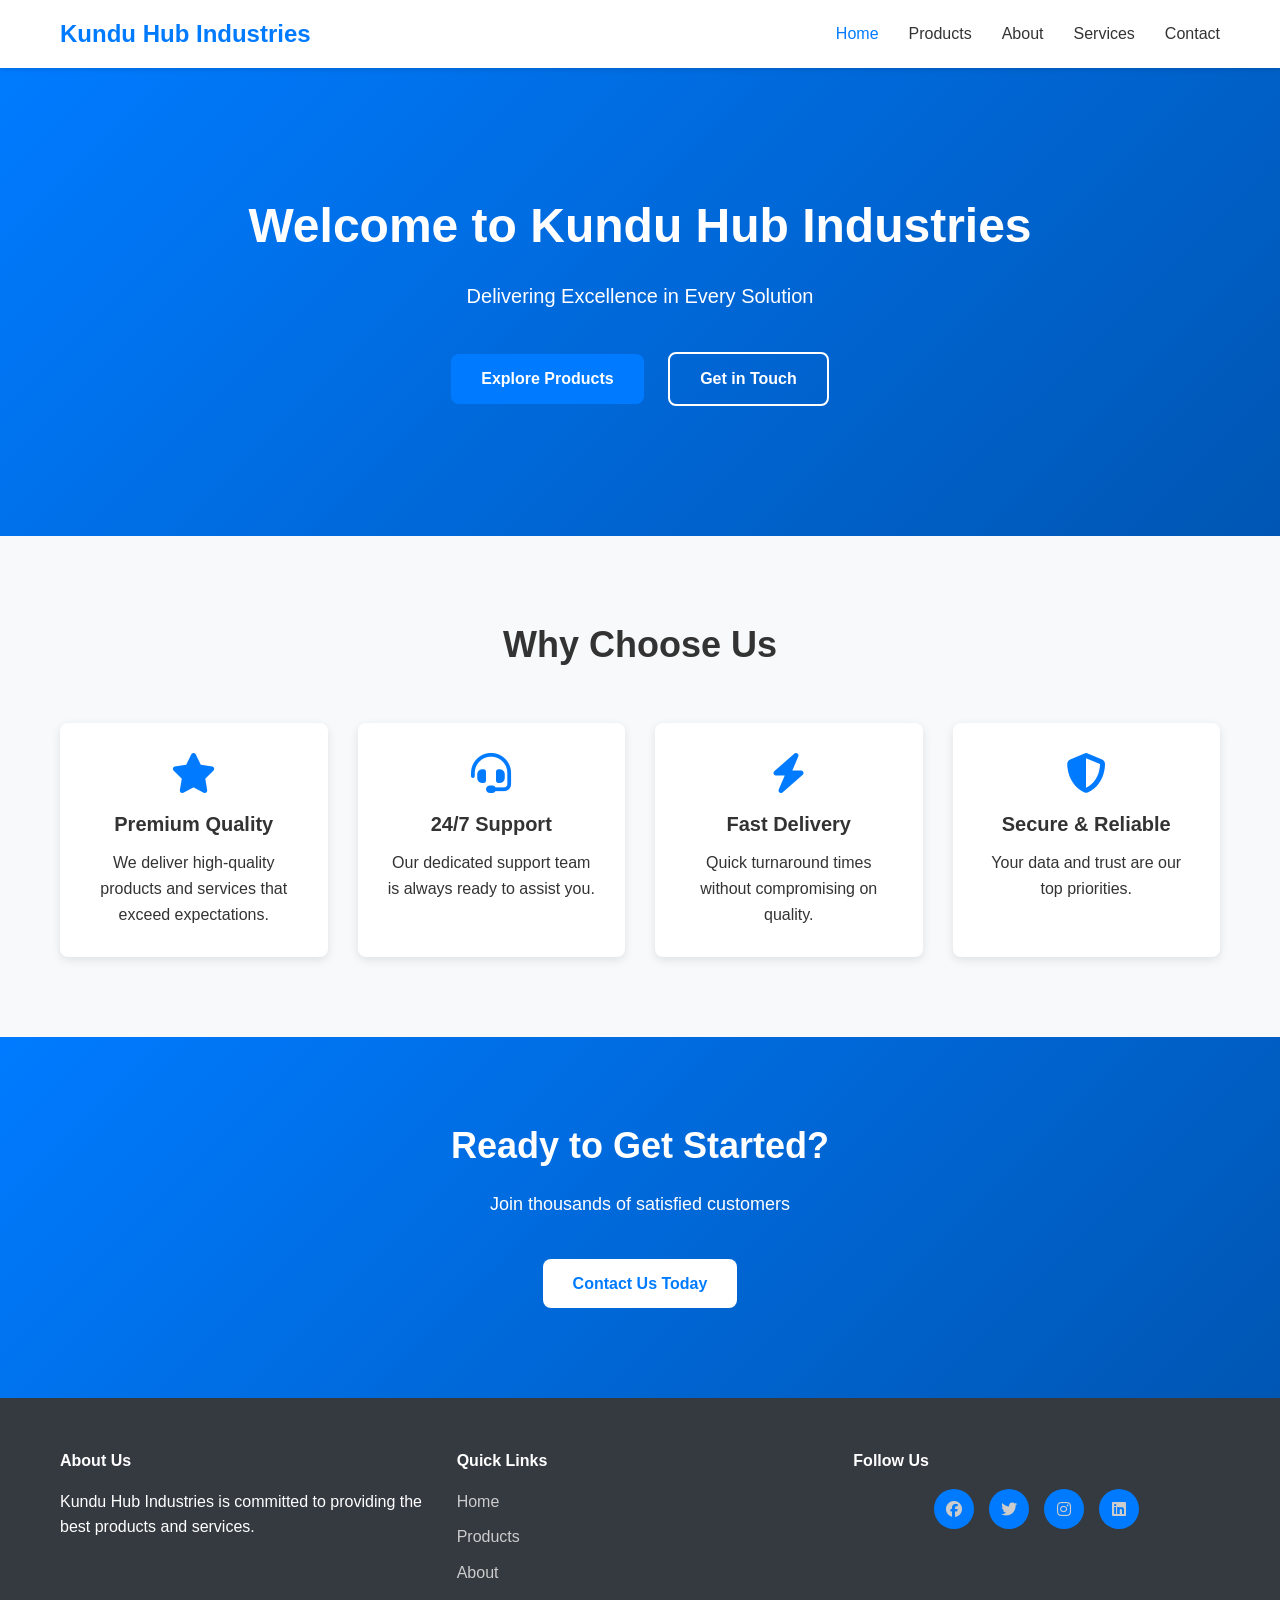
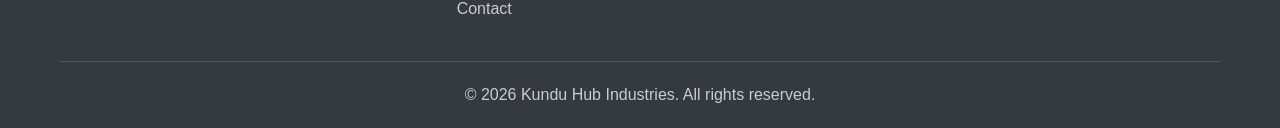
==== index.html @ c9569838 "Initial commit: Add complete business website with all pages, styling, and interactivity" ====
<!DOCTYPE html>
<html lang="en">
<head>
    <meta charset="UTF-8">
    <meta name="viewport" content="width=device-width, initial-scale=1.0">
    <title>Kundu Hub Industries - Professional Business Solutions</title>
    <link rel="stylesheet" href="css/styles.css">
    <link rel="stylesheet" href="https://cdnjs.cloudflare.com/ajax/libs/font-awesome/6.4.0/css/all.min.css">
</head>
<body>
    <!-- Navigation -->
    <nav class="navbar">
        <div class="container">
            <div class="nav-wrapper">
                <div class="logo">Kundu Hub Industries</div>
                <ul class="nav-menu">
                    <li><a href="index.html" class="active">Home</a></li>
                    <li><a href="products.html">Products</a></li>
                    <li><a href="about.html">About</a></li>
                    <li><a href="services.html">Services</a></li>
                    <li><a href="contact.html">Contact</a></li>
                </ul>
                <div class="hamburger">
                    <span></span>
                    <span></span>
                    <span></span>
                </div>
            </div>
        </div>
    </nav>

    <!-- Hero Section -->
    <section class="hero">
        <div class="hero-content">
            <h1>Welcome to Kundu Hub Industries</h1>
            <p>Delivering Excellence in Every Solution</p>
            <a href="products.html" class="btn btn-primary">Explore Products</a>
            <a href="contact.html" class="btn btn-secondary">Get in Touch</a>
        </div>
    </section>

    <!-- Features Section -->
    <section class="features">
        <div class="container">
            <h2>Why Choose Us</h2>
            <div class="features-grid">
                <div class="feature-card">
                    <i class="fas fa-star"></i>
                    <h3>Premium Quality</h3>
                    <p>We deliver high-quality products and services that exceed expectations.</p>
                </div>
                <div class="feature-card">
                    <i class="fas fa-headset"></i>
                    <h3>24/7 Support</h3>
                    <p>Our dedicated support team is always ready to assist you.</p>
                </div>
                <div class="feature-card">
                    <i class="fas fa-bolt"></i>
                    <h3>Fast Delivery</h3>
                    <p>Quick turnaround times without compromising on quality.</p>
                </div>
                <div class="feature-card">
                    <i class="fas fa-shield-alt"></i>
                    <h3>Secure & Reliable</h3>
                    <p>Your data and trust are our top priorities.</p>
                </div>
            </div>
        </div>
    </section>

    <!-- CTA Section -->
    <section class="cta">
        <div class="container">
            <h2>Ready to Get Started?</h2>
            <p>Join thousands of satisfied customers</p>
            <a href="contact.html" class="btn btn-light">Contact Us Today</a>
        </div>
    </section>

    <!-- Footer -->
    <footer class="footer">
        <div class="container">
            <div class="footer-content">
                <div class="footer-section">
                    <h4>About Us</h4>
                    <p>Kundu Hub Industries is committed to providing the best products and services.</p>
                </div>
                <div class="footer-section">
                    <h4>Quick Links</h4>
                    <ul>
                        <li><a href="index.html">Home</a></li>
                        <li><a href="products.html">Products</a></li>
                        <li><a href="about.html">About</a></li>
                        <li><a href="contact.html">Contact</a></li>
                    </ul>
                </div>
                <div class="footer-section">
                    <h4>Follow Us</h4>
                    <div class="social-links">
                        <a href="#"><i class="fab fa-facebook"></i></a>
                        <a href="#"><i class="fab fa-twitter"></i></a>
                        <a href="#"><i class="fab fa-instagram"></i></a>
                        <a href="#"><i class="fab fa-linkedin"></i></a>
                    </div>
                </div>
            </div>
            <div class="footer-bottom">
                <p>&copy; 2026 Kundu Hub Industries. All rights reserved.</p>
            </div>
        </div>
    </footer>

    <script src="js/script.js"></script>
</body>
</html>
---- css/styles.css ----
:root {
    --primary-color: #007bff;
    --secondary-color: #6c757d;
    --success-color: #28a745;
    --danger-color: #dc3545;
    --warning-color: #ffc107;
    --light-color: #f8f9fa;
    --dark-color: #343a40;
    --white-color: #ffffff;
    --text-color: #333333;
    --border-radius: 8px;
    --transition: all 0.3s ease;
}

* {
    margin: 0;
    padding: 0;
    box-sizing: border-box;
}

body {
    font-family: 'Segoe UI', Tahoma, Geneva, Verdana, sans-serif;
    line-height: 1.6;
    color: var(--text-color);
    background-color: var(--white-color);
}

.container {
    max-width: 1200px;
    margin: 0 auto;
    padding: 0 20px;
}

/* Navigation */
.navbar {
    background-color: var(--white-color);
    box-shadow: 0 2px 5px rgba(0, 0, 0, 0.1);
    position: sticky;
    top: 0;
    z-index: 1000;
}

.nav-wrapper {
    display: flex;
    justify-content: space-between;
    align-items: center;
    padding: 15px 0;
}

.logo {
    font-size: 24px;
    font-weight: bold;
    color: var(--primary-color);
}

.nav-menu {
    display: flex;
    list-style: none;
    gap: 30px;
}

.nav-menu a {
    text-decoration: none;
    color: var(--text-color);
    font-weight: 500;
    transition: var(--transition);
}

.nav-menu a:hover,
.nav-menu a.active {
    color: var(--primary-color);
}

.hamburger {
    display: none;
    flex-direction: column;
    cursor: pointer;
}

.hamburger span {
    width: 25px;
    height: 3px;
    background-color: var(--text-color);
    margin: 5px 0;
    transition: var(--transition);
}

/* Hero Section */
.hero {
    background: linear-gradient(135deg, var(--primary-color) 0%, #0056b3 100%);
    color: var(--white-color);
    padding: 120px 20px;
    text-align: center;
}

.hero-content h1 {
    font-size: 48px;
    margin-bottom: 15px;
    animation: slideInDown 0.8s ease;
}

.hero-content p {
    font-size: 20px;
    margin-bottom: 30px;
    animation: slideInUp 0.8s ease;
}

/* Buttons */
.btn {
    display: inline-block;
    padding: 12px 30px;
    border: none;
    border-radius: var(--border-radius);
    font-size: 16px;
    font-weight: 600;
    cursor: pointer;
    transition: var(--transition);
    text-decoration: none;
    margin: 10px;
}

.btn-primary {
    background-color: var(--primary-color);
    color: var(--white-color);
}

.btn-primary:hover {
    background-color: #0056b3;
    transform: translateY(-2px);
    box-shadow: 0 5px 15px rgba(0, 0, 0, 0.2);
}

.btn-secondary {
    background-color: transparent;
    color: var(--white-color);
    border: 2px solid var(--white-color);
}

.btn-secondary:hover {
    background-color: var(--white-color);
    color: var(--primary-color);
}

.btn-light {
    background-color: var(--white-color);
    color: var(--primary-color);
}

.btn-light:hover {
    background-color: var(--light-color);
}

.btn-outline {
    background-color: transparent;
    color: var(--primary-color);
    border: 2px solid var(--primary-color);
}

.btn-outline:hover {
    background-color: var(--primary-color);
    color: var(--white-color);
}

.btn-small {
    padding: 8px 20px;
    font-size: 14px;
}

/* Features Section */
.features {
    padding: 80px 0;
    background-color: var(--light-color);
}

.features h2 {
    text-align: center;
    font-size: 36px;
    margin-bottom: 50px;
}

.features-grid {
    display: grid;
    grid-template-columns: repeat(auto-fit, minmax(250px, 1fr));
    gap: 30px;
}

.feature-card {
    background-color: var(--white-color);
    padding: 30px;
    border-radius: var(--border-radius);
    text-align: center;
    box-shadow: 0 3px 10px rgba(0, 0, 0, 0.1);
    transition: var(--transition);
}

.feature-card:hover {
    transform: translateY(-10px);
    box-shadow: 0 8px 20px rgba(0, 0, 0, 0.15);
}

.feature-card i {
    font-size: 40px;
    color: var(--primary-color);
    margin-bottom: 15px;
}

.feature-card h3 {
    font-size: 20px;
    margin-bottom: 10px;
}

/* CTA Section */
.cta {
    background: linear-gradient(135deg, var(--primary-color) 0%, #0056b3 100%);
    color: var(--white-color);
    padding: 80px 20px;
    text-align: center;
}

.cta h2 {
    font-size: 36px;
    margin-bottom: 15px;
}

.cta p {
    font-size: 18px;
    margin-bottom: 30px;
}

/* Page Header */
.page-header {
    background: linear-gradient(135deg, var(--primary-color) 0%, #0056b3 100%);
    color: var(--white-color);
    padding: 60px 20px;
    text-align: center;
}

.page-header h1 {
    font-size: 42px;
    margin-bottom: 10px;
}

/* Products Section */
.products-filter {
    padding: 40px 0;
    text-align: center;
    background-color: var(--light-color);
}

.filter-group {
    display: flex;
    justify-content: center;
    gap: 15px;
    flex-wrap: wrap;
}

.filter-btn {
    padding: 10px 20px;
    border: 2px solid var(--primary-color);
    background-color: transparent;
    color: var(--primary-color);
    border-radius: var(--border-radius);
    cursor: pointer;
    font-weight: 600;
    transition: var(--transition);
}

.filter-btn:hover,
.filter-btn.active {
    background-color: var(--primary-color);
    color: var(--white-color);
}

.products {
    padding: 60px 0;
}

.products-grid {
    display: grid;
    grid-template-columns: repeat(auto-fill, minmax(280px, 1fr));
    gap: 30px;
}

.product-card {
    background-color: var(--white-color);
    border-radius: var(--border-radius);
    overflow: hidden;
    box-shadow: 0 3px 10px rgba(0, 0, 0, 0.1);
    transition: var(--transition);
}

.product-card:hover {
    transform: translateY(-10px);
    box-shadow: 0 8px 20px rgba(0, 0, 0, 0.15);
}

.product-image {
    position: relative;
    overflow: hidden;
    height: 200px;
}

.product-image img {
    width: 100%;
    height: 100%;
    object-fit: cover;
    transition: var(--transition);
}

.product-card:hover .product-image img {
    transform: scale(1.1);
}

.product-overlay {
    position: absolute;
    top: 0;
    left: 0;
    width: 100%;
    height: 100%;
    background-color: rgba(0, 123, 255, 0.9);
    display: flex;
    align-items: center;
    justify-content: center;
    opacity: 0;
    transition: var(--transition);
}

.product-card:hover .product-overlay {
    opacity: 1;
}

.product-info {
    padding: 20px;
}

.product-info h3 {
    font-size: 18px;
    margin-bottom: 10px;
}

.product-info .price {
    font-size: 20px;
    font-weight: bold;
    color: var(--primary-color);
    margin-bottom: 10px;
}

.product-info .description {
    font-size: 14px;
    color: var(--secondary-color);
    margin-bottom: 15px;
}

/* Contact Section */
.contact {
    padding: 60px 0;
}

.contact-wrapper {
    display: grid;
    grid-template-columns: 1fr 1fr;
    gap: 50px;
}

.contact-info h2,
.contact-form h2 {
    font-size: 24px;
    margin-bottom: 30px;
}

.info-item {
    display: flex;
    gap: 20px;
    margin-bottom: 30px;
}

.info-item i {
    font-size: 28px;
    color: var(--primary-color);
    min-width: 40px;
}

.info-item h4 {
    margin-bottom: 8px;
}

.info-item a {
    color: var(--primary-color);
    text-decoration: none;
}

.info-item a:hover {
    text-decoration: underline;
}

.contact-form {
}

.form-group {
    margin-bottom: 20px;
}

.form-group label {
    display: block;
    margin-bottom: 8px;
    font-weight: 600;
}

.form-group input,
.form-group textarea {
    width: 100%;
    padding: 12px;
    border: 1px solid #ddd;
    border-radius: var(--border-radius);
    font-family: inherit;
    font-size: 14px;
    transition: var(--transition);
}

.form-group input:focus,
.form-group textarea:focus {
    outline: none;
    border-color: var(--primary-color);
    box-shadow: 0 0 0 3px rgba(0, 123, 255, 0.25);
}

.map-section {
    width: 100%;
    margin: 60px 0;
}

/* About Section */
.about {
    padding: 60px 0;
}

.about-content {
    display: grid;
    grid-template-columns: 1fr 1fr;
    gap: 50px;
    align-items: center;
}

.about-text h2 {
    font-size: 32px;
    margin-bottom: 20px;
}

.about-text p {
    margin-bottom: 15px;
    line-height: 1.8;
}

.about-image img {
    width: 100%;
    border-radius: var(--border-radius);
    box-shadow: 0 5px 15px rgba(0, 0, 0, 0.1);
}

/* Mission & Vision */
.mission-vision {
    padding: 60px 0;
    background-color: var(--light-color);
}

.mission-vision-grid {
    display: grid;
    grid-template-columns: repeat(auto-fit, minmax(250px, 1fr));
    gap: 30px;
}

.mission-card,
.vision-card,
.values-card {
    background-color: var(--white-color);
    padding: 30px;
    border-radius: var(--border-radius);
    text-align: center;
    box-shadow: 0 3px 10px rgba(0, 0, 0, 0.1);
}

.mission-card i,
.vision-card i,
.values-card i {
    font-size: 40px;
    color: var(--primary-color);
    margin-bottom: 15px;
}

.mission-card h3,
.vision-card h3,
.values-card h3 {
    font-size: 20px;
    margin-bottom: 15px;
}

/* Team Section */
.team {
    padding: 60px 0;
}

.team h2 {
    text-align: center;
    font-size: 32px;
    margin-bottom: 50px;
}

.team-grid {
    display: grid;
    grid-template-columns: repeat(auto-fit, minmax(250px, 1fr));
    gap: 30px;
}

.team-member {
    background-color: var(--light-color);
    padding: 20px;
    border-radius: var(--border-radius);
    text-align: center;
    transition: var(--transition);
}

.team-member:hover {
    transform: translateY(-10px);
    box-shadow: 0 8px 20px rgba(0, 0, 0, 0.15);
}

.team-member img {
    width: 150px;
    height: 150px;
    border-radius: 50%;
    margin-bottom: 15px;
    object-fit: cover;
}

.team-member h3 {
    font-size: 18px;
    margin-bottom: 5px;
}

.team-member .position {
    color: var(--primary-color);
    font-weight: 600;
    margin-bottom: 10px;
}

.team-member p {
    font-size: 14px;
    margin-bottom: 15px;
}

.social-links {
    display: flex;
    justify-content: center;
    gap: 15px;
}

.social-links a {
    width: 40px;
    height: 40px;
    border-radius: 50%;
    background-color: var(--primary-color);
    color: var(--white-color);
    display: flex;
    align-items: center;
    justify-content: center;
    text-decoration: none;
    transition: var(--transition);
}

.social-links a:hover {
    background-color: #0056b3;
    transform: translateY(-3px);
}

/* Stats Section */
.stats {
    background: linear-gradient(135deg, var(--primary-color) 0%, #0056b3 100%);
    color: var(--white-color);
    padding: 60px 0;
}

.stats-grid {
    display: grid;
    grid-template-columns: repeat(auto-fit, minmax(200px, 1fr));
    gap: 30px;
    text-align: center;
}

.stat-item h3 {
    font-size: 36px;
    margin-bottom: 10px;
}

.stat-item p {
    font-size: 16px;
}

/* Services Section */
.services-section {
    padding: 60px 0;
}

.services-grid {
    display: grid;
    grid-template-columns: repeat(auto-fit, minmax(280px, 1fr));
    gap: 30px;
}

.service-card {
    background-color: var(--light-color);
    padding: 30px;
    border-radius: var(--border-radius);
    text-align: center;
    transition: var(--transition);
}

.service-card:hover {
    transform: translateY(-10px);
    box-shadow: 0 8px 20px rgba(0, 0, 0, 0.15);
}

.service-icon {
    font-size: 50px;
    color: var(--primary-color);
    margin-bottom: 15px;
}

.service-card h3 {
    font-size: 20px;
    margin-bottom: 15px;
}

.service-card p {
    margin-bottom: 15px;
    line-height: 1.6;
}

.service-card .link {
    color: var(--primary-color);
    text-decoration: none;
    font-weight: 600;
    transition: var(--transition);
}

.service-card .link:hover {
    color: #0056b3;
}

/* Pricing Section */
.pricing {
    padding: 60px 0;
    background-color: var(--light-color);
}

.pricing h2 {
    text-align: center;
    font-size: 32px;
    margin-bottom: 50px;
}

.pricing-grid {
    display: grid;
    grid-template-columns: repeat(auto-fit, minmax(280px, 1fr));
    gap: 30px;
}

.pricing-card {
    background-color: var(--white-color);
    padding: 40px;
    border-radius: var(--border-radius);
    text-align: center;
    box-shadow: 0 3px 10px rgba(0, 0, 0, 0.1);
    transition: var(--transition);
    position: relative;
}

.pricing-card:hover {
    transform: translateY(-10px);
    box-shadow: 0 8px 20px rgba(0, 0, 0, 0.15);
}

.pricing-card.featured {
    border: 2px solid var(--primary-color);
    transform: scale(1.05);
}

.pricing-card .badge {
    position: absolute;
    top: -15px;
    left: 50%;
    transform: translateX(-50%);
    background-color: var(--primary-color);
    color: var(--white-color);
    padding: 5px 15px;
    border-radius: 20px;
    font-size: 12px;
    font-weight: 600;
}

.pricing-card h3 {
    font-size: 22px;
    margin-bottom: 15px;
}

.pricing-card .price {
    font-size: 36px;
    font-weight: bold;
    color: var(--primary-color);
    margin-bottom: 5px;
}

.pricing-card .period {
    font-size: 14px;
    color: var(--secondary-color);
    margin-bottom: 25px;
}

.pricing-card .features {
    list-style: none;
    margin-bottom: 30px;
    text-align: left;
}

.pricing-card .features li {
    padding: 10px 0;
    border-bottom: 1px solid #eee;
}

.pricing-card .features i {
    color: var(--success-color);
    margin-right: 10px;
}

.pricing-card .features i.fa-times {
    color: var(--danger-color);
}

/* Footer */
.footer {
    background-color: var(--dark-color);
    color: var(--white-color);
    padding: 50px 0 20px;
}

.footer-content {
    display: grid;
    grid-template-columns: repeat(auto-fit, minmax(250px, 1fr));
    gap: 30px;
    margin-bottom: 30px;
}

.footer-section h4 {
    margin-bottom: 15px;
}

.footer-section ul {
    list-style: none;
}

.footer-section ul li {
    margin-bottom: 10px;
}

.footer-section a {
    color: #ccc;
    text-decoration: none;
    transition: var(--transition);
}

.footer-section a:hover {
    color: var(--white-color);
}

.footer-bottom {
    text-align: center;
    padding-top: 20px;
    border-top: 1px solid #555;
    color: #ccc;
}

/* Animations */
@keyframes slideInDown {
    from {
        transform: translateY(-50px);
        opacity: 0;
    }
    to {
        transform: translateY(0);
        opacity: 1;
    }
}

@keyframes slideInUp {
    from {
        transform: translateY(50px);
        opacity: 0;
    }
    to {
        transform: translateY(0);
        opacity: 1;
    }
}

/* Responsive Design */
@media (max-width: 768px) {
    .hamburger {
        display: flex;
    }

    .nav-menu {
        position: absolute;
        top: 60px;
        left: 0;
        flex-direction: column;
        width: 100%;
        background-color: var(--white-color);
        gap: 0;
        display: none;
        padding: 20px 0;
    }

    .nav-menu.active {
        display: flex;
    }

    .nav-menu li {
        padding: 10px 20px;
        border-bottom: 1px solid #eee;
    }

    .hero-content h1 {
        font-size: 32px;
    }

    .hero-content p {
        font-size: 16px;
    }

    .about-content,
    .contact-wrapper {
        grid-template-columns: 1fr;
    }

    .features-grid,
    .services-grid,
    .pricing-grid,
    .team-grid,
    .stats-grid {
        grid-template-columns: 1fr;
    }

    .pricing-card.featured {
        transform: scale(1);
    }

    .filter-group {
        gap: 10px;
    }

    .products-grid {
        grid-template-columns: repeat(auto-fill, minmax(200px, 1fr));
    }
}

@media (max-width: 480px) {
    .container {
        padding: 0 15px;
    }

    .hero {
        padding: 60px 20px;
    }

    .hero-content h1 {
        font-size: 24px;
    }

    .btn {
        display: block;
        margin: 10px 0;
    }

    .page-header h1 {
        font-size: 28px;
    }

    h2 {
        font-size: 24px;
    }
}
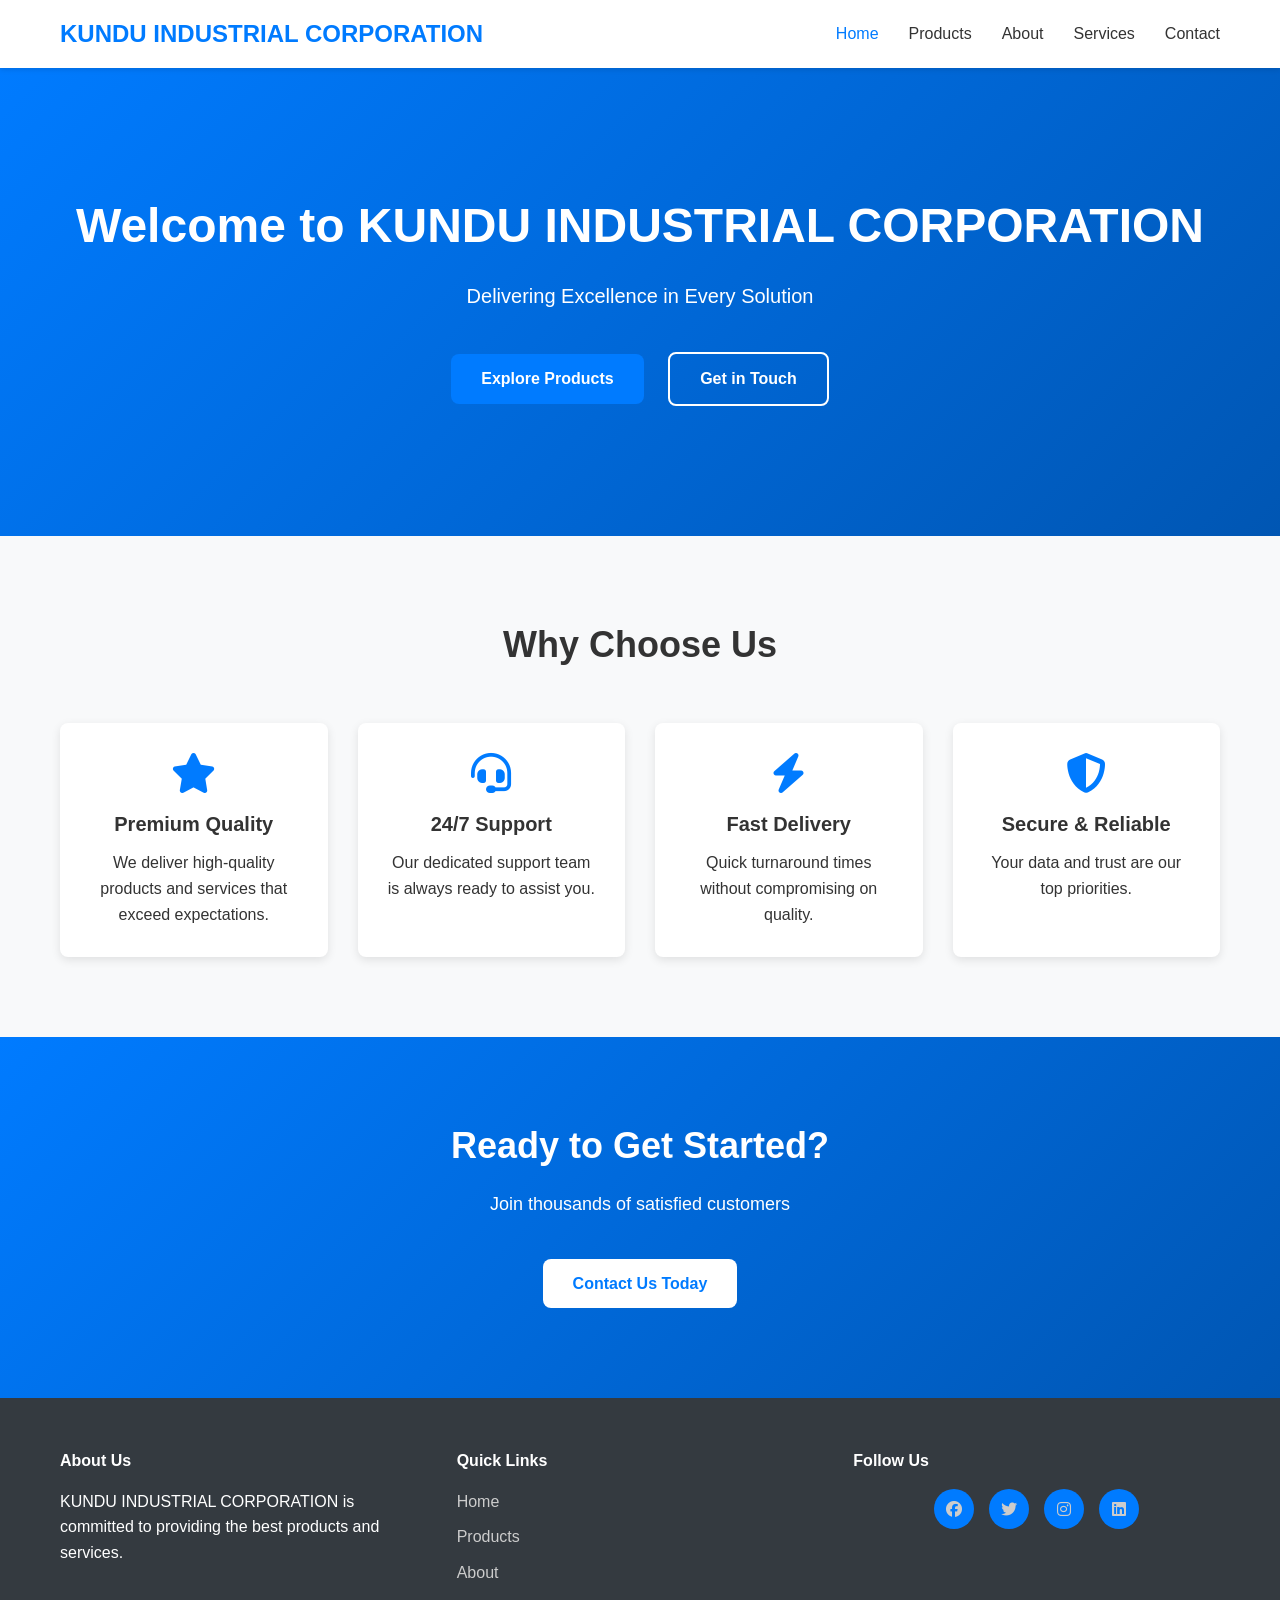
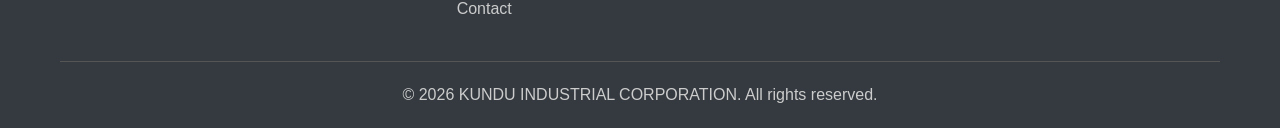
==== commit f9e35c54: "Update company name to KUNDU INDUSTRIAL CORPORATION" ====
--- a/index.html
+++ b/index.html
@@ -3,7 +3,7 @@
 <head>
     <meta charset="UTF-8">
     <meta name="viewport" content="width=device-width, initial-scale=1.0">
-    <title>Kundu Hub Industries - Professional Business Solutions</title>
+    <title>KUNDU INDUSTRIAL CORPORATION - Professional Business Solutions</title>
     <link rel="stylesheet" href="css/styles.css">
     <link rel="stylesheet" href="https://cdnjs.cloudflare.com/ajax/libs/font-awesome/6.4.0/css/all.min.css">
 </head>
@@ -12,7 +12,7 @@
     <nav class="navbar">
         <div class="container">
             <div class="nav-wrapper">
-                <div class="logo">Kundu Hub Industries</div>
+                <div class="logo">KUNDU INDUSTRIAL CORPORATION</div>
                 <ul class="nav-menu">
                     <li><a href="index.html" class="active">Home</a></li>
                     <li><a href="products.html">Products</a></li>
@@ -32,7 +32,7 @@
     <!-- Hero Section -->
     <section class="hero">
         <div class="hero-content">
-            <h1>Welcome to Kundu Hub Industries</h1>
+            <h1>Welcome to KUNDU INDUSTRIAL CORPORATION</h1>
             <p>Delivering Excellence in Every Solution</p>
             <a href="products.html" class="btn btn-primary">Explore Products</a>
             <a href="contact.html" class="btn btn-secondary">Get in Touch</a>
@@ -83,7 +83,7 @@
             <div class="footer-content">
                 <div class="footer-section">
                     <h4>About Us</h4>
-                    <p>Kundu Hub Industries is committed to providing the best products and services.</p>
+                    <p>KUNDU INDUSTRIAL CORPORATION is committed to providing the best products and services.</p>
                 </div>
                 <div class="footer-section">
                     <h4>Quick Links</h4>
@@ -105,11 +105,11 @@
                 </div>
             </div>
             <div class="footer-bottom">
-                <p>&copy; 2026 Kundu Hub Industries. All rights reserved.</p>
+                <p>&copy; 2026 KUNDU INDUSTRIAL CORPORATION. All rights reserved.</p>
             </div>
         </div>
     </footer>
 
     <script src="js/script.js"></script>
 </body>
-</html>+</html>
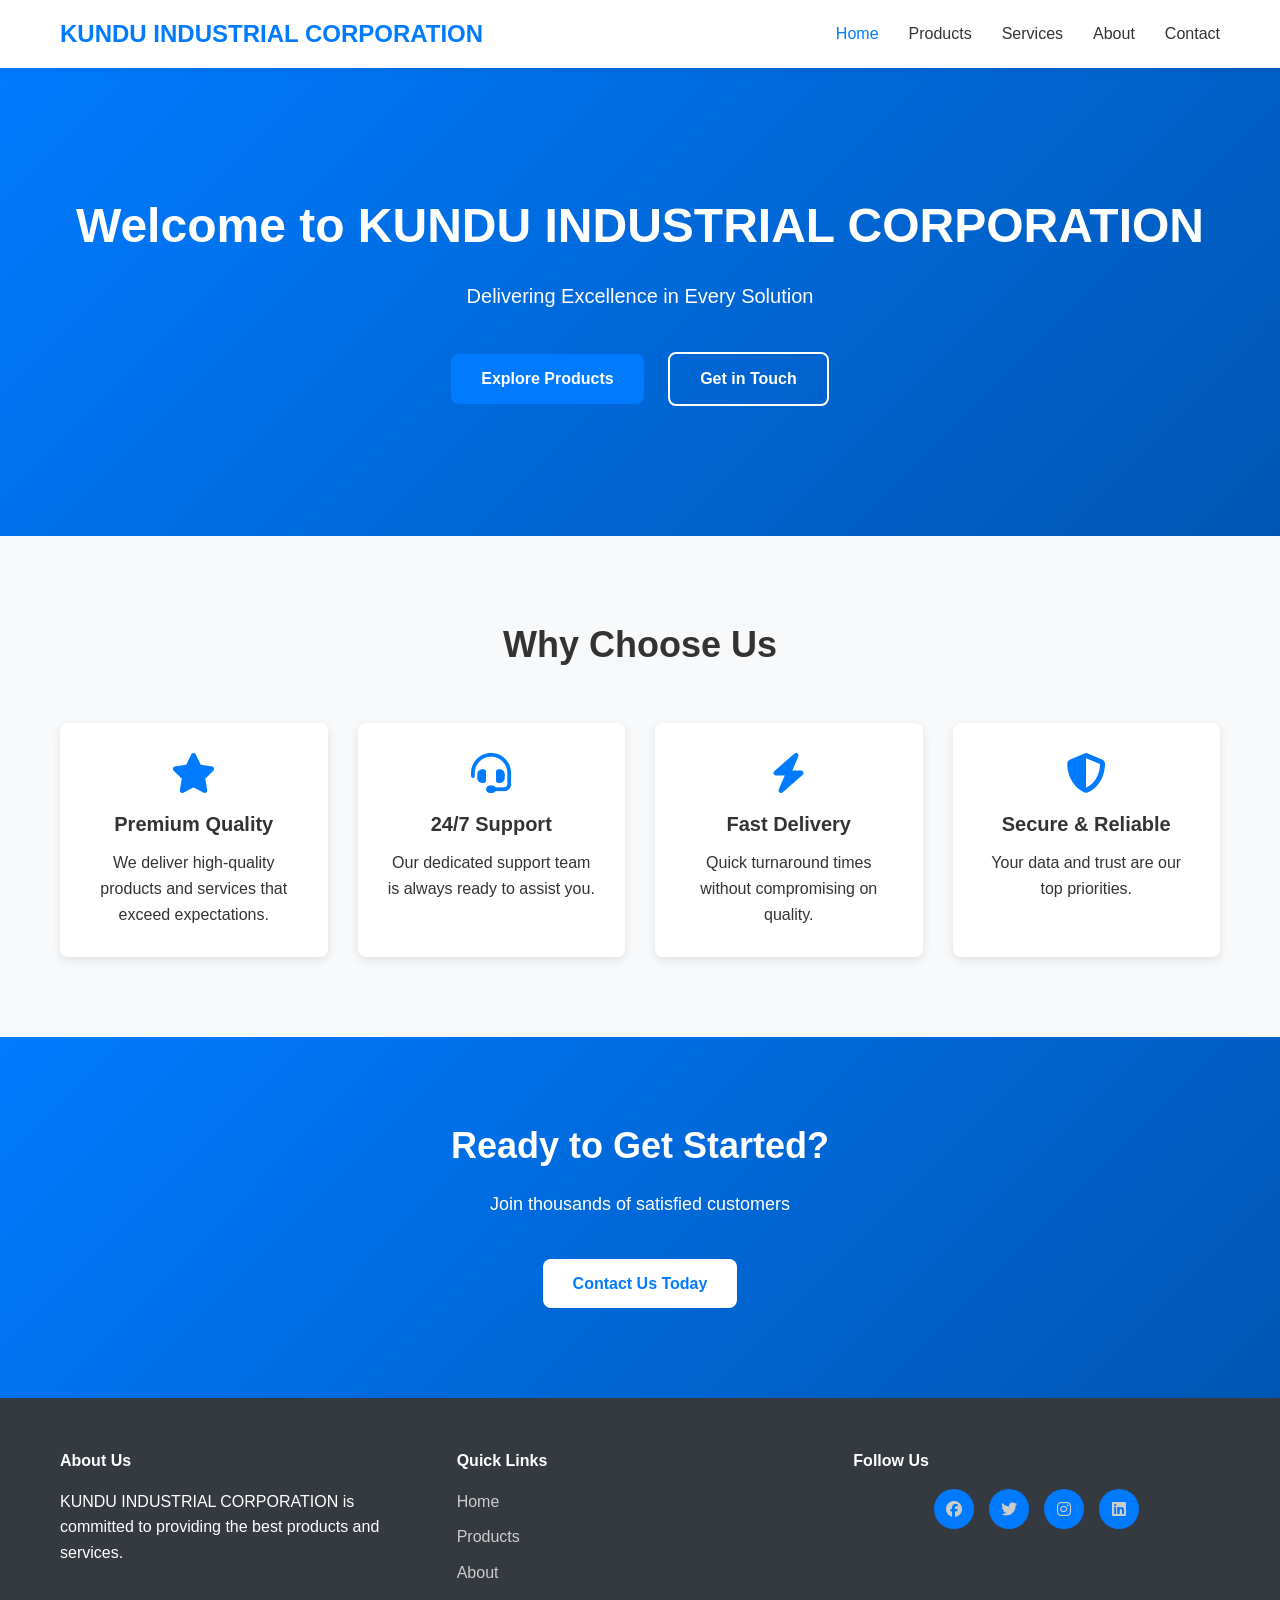
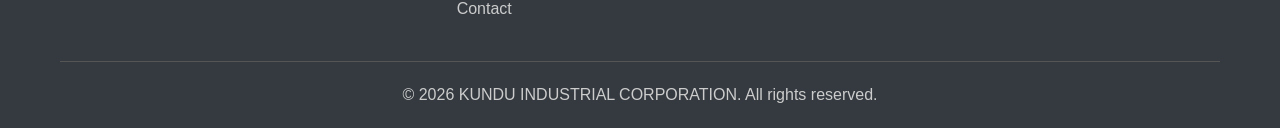
==== commit 2ddc3692: "Reorder About link in navigation menu" ====
--- a/index.html
+++ b/index.html
@@ -16,8 +16,8 @@
                 <ul class="nav-menu">
                     <li><a href="index.html" class="active">Home</a></li>
                     <li><a href="products.html">Products</a></li>
+                    <li><a href="services.html">Services</a></li>
                     <li><a href="about.html">About</a></li>
-                    <li><a href="services.html">Services</a></li>
                     <li><a href="contact.html">Contact</a></li>
                 </ul>
                 <div class="hamburger">
